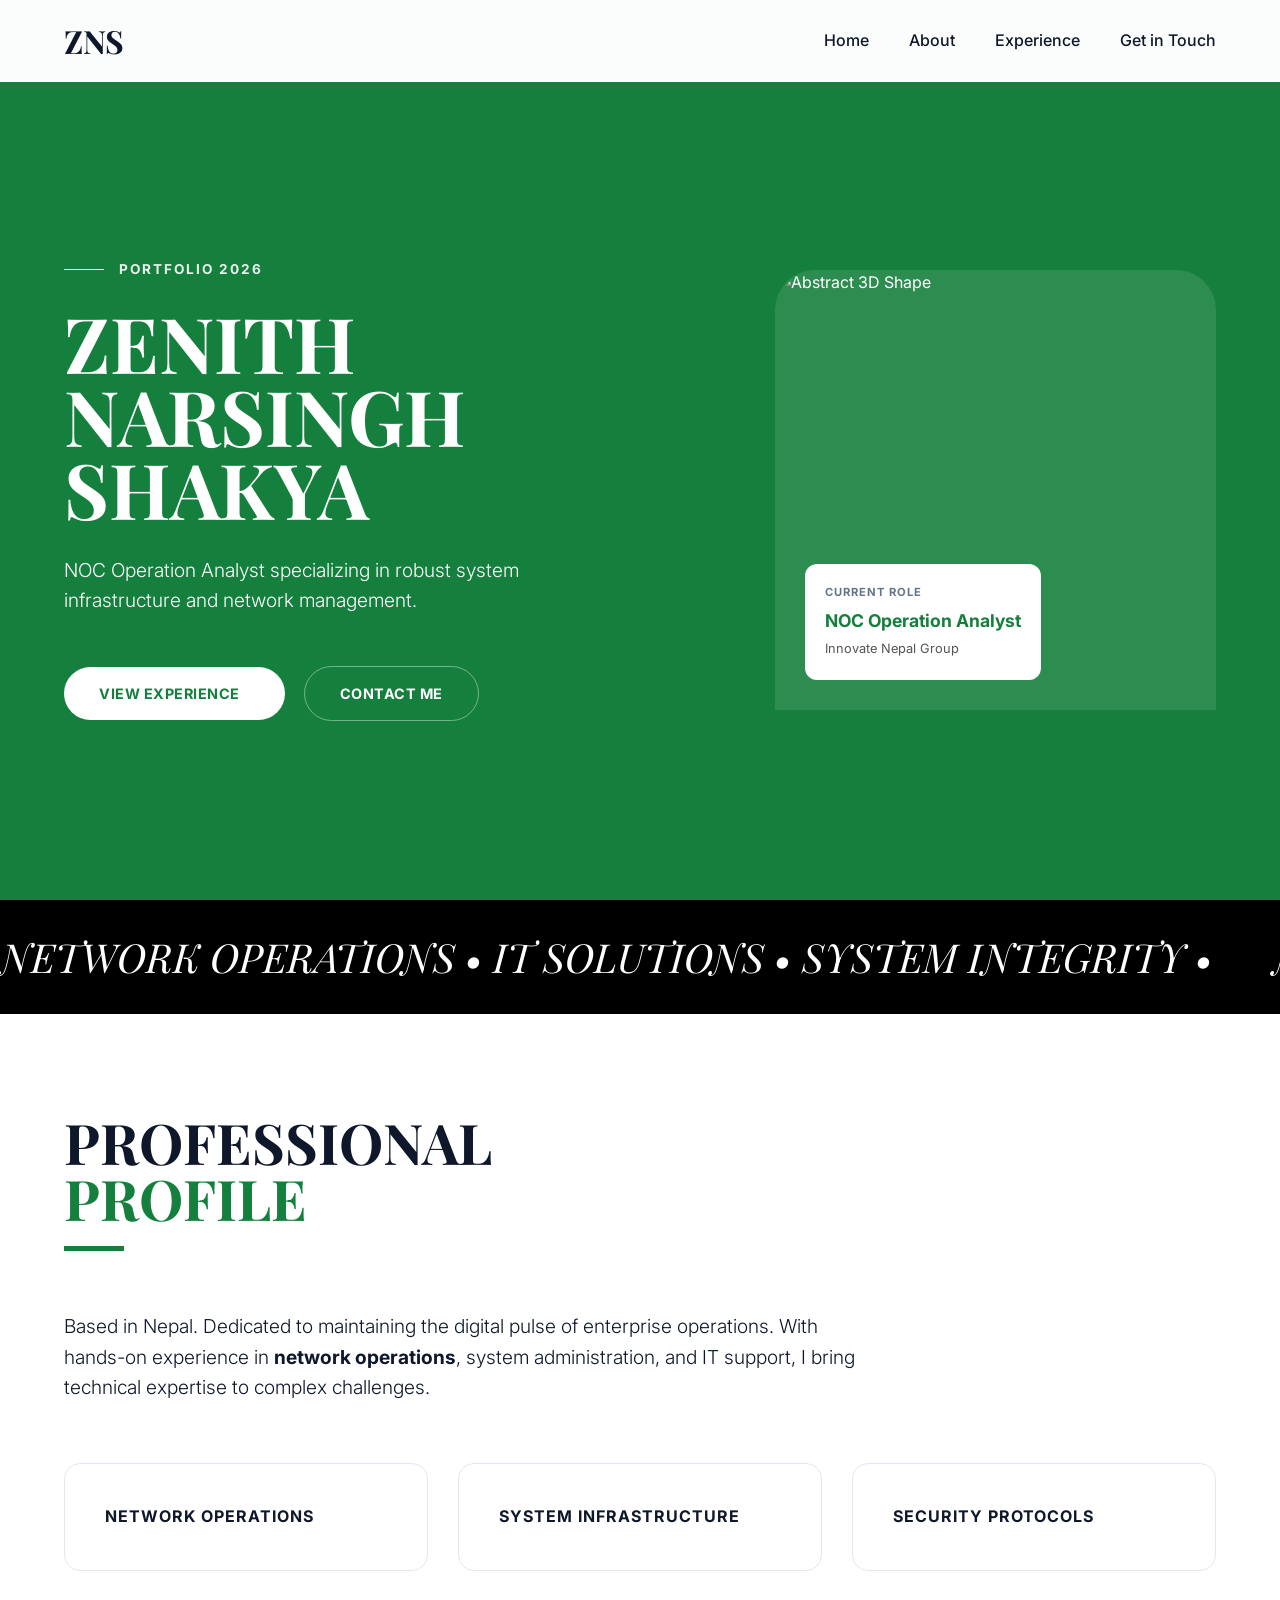
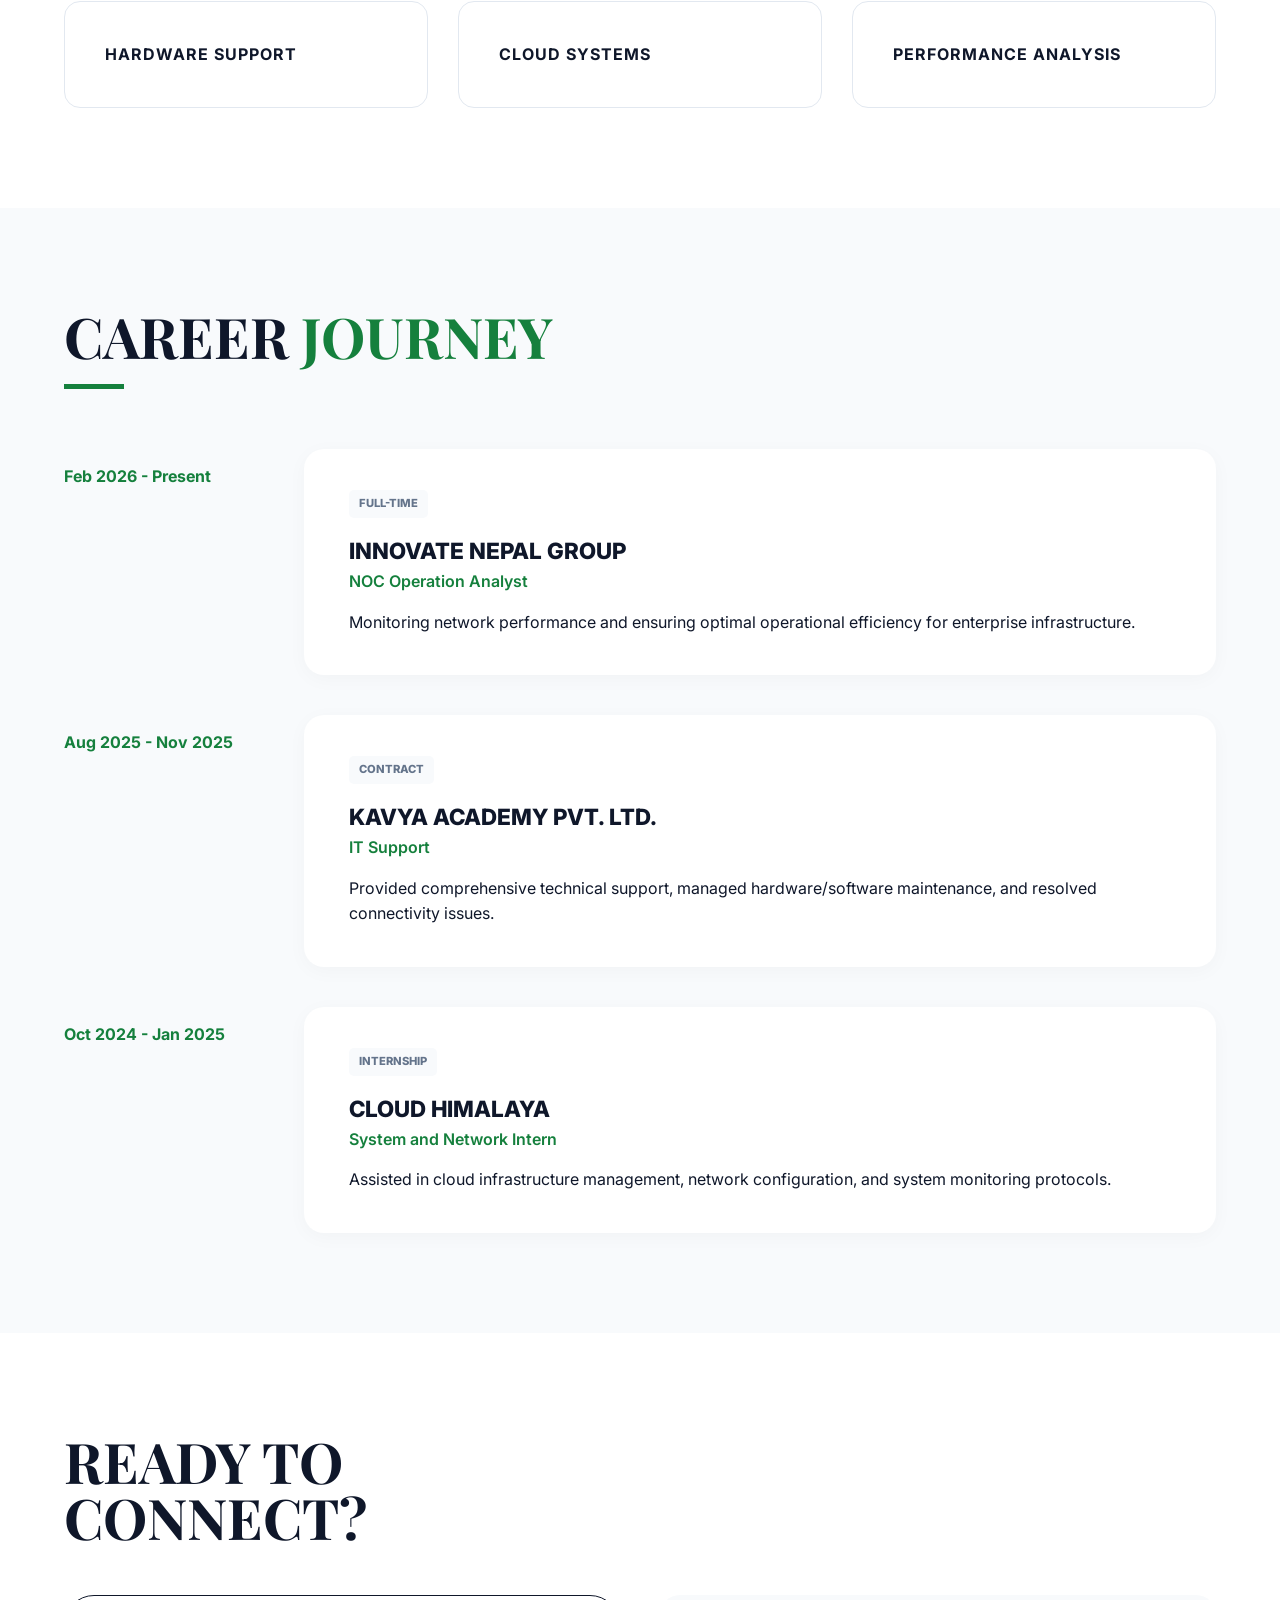
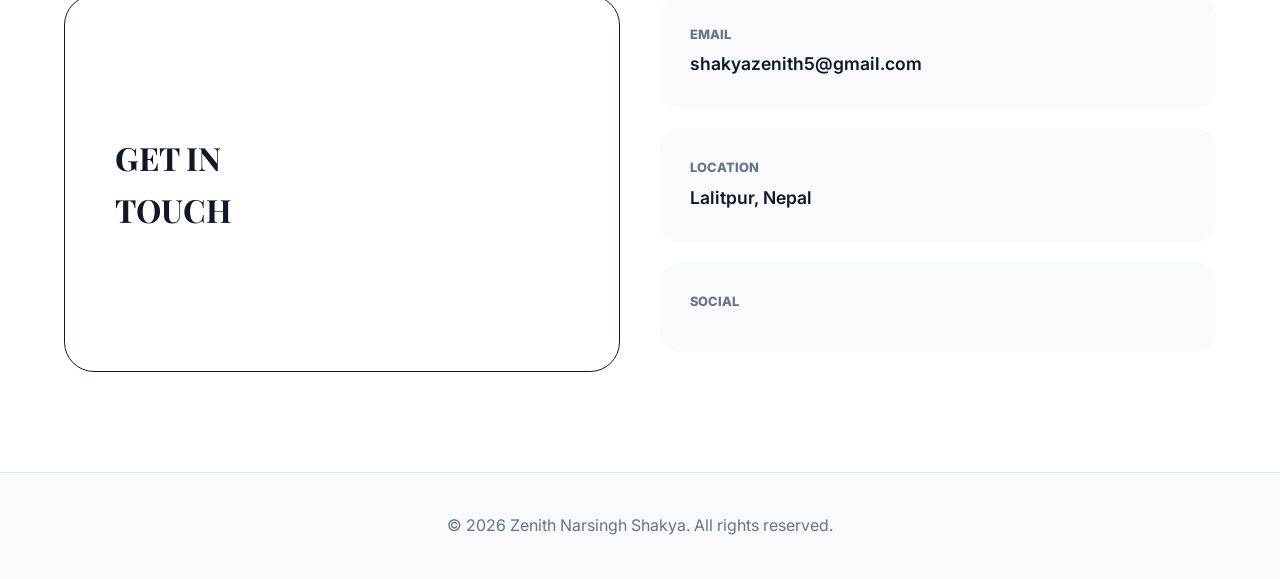
==== index.html @ d2d4d7c4 "Add files via upload" ====
<!DOCTYPE html>
<html lang="en">
<head>
    <meta charset="UTF-8">
    <meta name="viewport" content="width=device-width, initial-scale=1.0">
    <title>Zenith Narsingh Shakya | Portfolio</title>
    <link rel="stylesheet" href="style.css">
    
    <link rel="preconnect" href="https://fonts.googleapis.com">
    <link rel="preconnect" href="https://fonts.gstatic.com" crossorigin>
    <link href="https://fonts.googleapis.com/css2?family=Inter:wght@300;400;500;700;800&family=Playfair+Display:ital,wght@0,400;0,700;1,400&display=swap" rel="stylesheet">
    
    <script src="https://unpkg.com/lucide@latest"></script>
</head>
<body>

    <header>
        <div class="container">
            <nav>
                <div class="logo">ZNS</div>
                <ul class="nav-links">
                    <li><a href="#home">Home</a></li>
                    <li><a href="#about">About</a></li>
                    <li><a href="#experience">Experience</a></li>
                    <li><a href="#contact">Get in Touch</a></li>
                </ul>
            </nav>
        </div>
    </header>

    <main>
        <section id="home" class="hero">
            <div class="container hero-grid">
                <div class="hero-content">
                    <div class="portfolio-tag">
                        <div class="line"></div> PORTFOLIO 2026
                    </div>
                    <h1>ZENITH<br>NARSINGH<br>SHAKYA</h1>
                    <p class="hero-desc">
                        NOC Operation Analyst specializing in robust system infrastructure and network management.
                    </p>
                    <div class="hero-btns">
                        <a href="#experience" class="btn btn-white">VIEW EXPERIENCE <i data-lucide="arrow-right"></i></a>
                        <a href="#contact" class="btn btn-outline">CONTACT ME</a>
                    </div>
                </div>

                <div class="hero-visual">
                    <img src="https://static.wixstatic.com/media/d49db8_aae0efd19ed24c5e8fe26391105d09f8~mv2.png" alt="Abstract 3D Shape">
                    <div class="hero-badge">
                        <small>CURRENT ROLE</small>
                        <strong>NOC Operation Analyst</strong>
                        <span style="font-size: 0.8rem; color: #555;">Innovate Nepal Group</span>
                    </div>
                </div>
            </div>
        </section>

        <div class="marquee-wrapper">
            <div class="marquee-content">
                <div class="marquee-item">NETWORK OPERATIONS &bull; IT SOLUTIONS &bull; SYSTEM INTEGRITY &bull; </div>
                <div class="marquee-item">NETWORK OPERATIONS &bull; IT SOLUTIONS &bull; SYSTEM INTEGRITY &bull; </div>
                <div class="marquee-item">NETWORK OPERATIONS &bull; IT SOLUTIONS &bull; SYSTEM INTEGRITY &bull; </div>
            </div>
        </div>

        <section id="about" class="section">
            <div class="container">
                <div class="section-header">
                    <h2 class="section-title">PROFESSIONAL<br><span class="text-green">PROFILE</span></h2>
                    <div class="green-bar"></div>
                </div>

                <p class="hero-desc" style="color: var(--dark); max-width: 800px; margin-bottom: 60px;">
                    Based in Nepal. Dedicated to maintaining the digital pulse of enterprise operations. With hands-on experience in <strong>network operations</strong>, system administration, and IT support, I bring technical expertise to complex challenges.
                </p>

                <div class="grid-3">
                    <div class="feature-box">
                        <i data-lucide="network"></i>
                        <h3>NETWORK OPERATIONS</h3>
                    </div>
                    <div class="feature-box">
                        <i data-lucide="server"></i>
                        <h3>SYSTEM INFRASTRUCTURE</h3>
                    </div>
                    <div class="feature-box">
                        <i data-lucide="shield-check"></i>
                        <h3>SECURITY PROTOCOLS</h3>
                    </div>
                    <div class="feature-box">
                        <i data-lucide="cpu"></i>
                        <h3>HARDWARE SUPPORT</h3>
                    </div>
                    <div class="feature-box">
                        <i data-lucide="globe"></i>
                        <h3>CLOUD SYSTEMS</h3>
                    </div>
                    <div class="feature-box">
                        <i data-lucide="activity"></i>
                        <h3>PERFORMANCE ANALYSIS</h3>
                    </div>
                </div>
            </div>
        </section>

        <section id="experience" class="section bg-light">
            <div class="container">
                <div class="section-header">
                    <h2 class="section-title">CAREER <span class="text-green">JOURNEY</span></h2>
                    <div class="green-bar"></div>
                </div>

                <div class="timeline">
                    <div class="timeline-row">
                        <div class="date">Feb 2026 - Present</div>
                        <div class="card">
                            <span class="tag">FULL-TIME</span>
                            <h3>INNOVATE NEPAL GROUP</h3>
                            <h4>NOC Operation Analyst</h4>
                            <p>Monitoring network performance and ensuring optimal operational efficiency for enterprise infrastructure.</p>
                        </div>
                    </div>

                    <div class="timeline-row">
                        <div class="date">Aug 2025 - Nov 2025</div>
                        <div class="card">
                            <span class="tag">CONTRACT</span>
                            <h3>KAVYA ACADEMY PVT. LTD.</h3>
                            <h4>IT Support</h4>
                            <p>Provided comprehensive technical support, managed hardware/software maintenance, and resolved connectivity issues.</p>
                        </div>
                    </div>

                    <div class="timeline-row">
                        <div class="date">Oct 2024 - Jan 2025</div>
                        <div class="card">
                            <span class="tag">INTERNSHIP</span>
                            <h3>CLOUD HIMALAYA</h3>
                            <h4>System and Network Intern</h4>
                            <p>Assisted in cloud infrastructure management, network configuration, and system monitoring protocols.</p>
                        </div>
                    </div>
                </div>
            </div>
        </section>

        <section id="contact" class="section">
            <div class="container">
                <h2 class="section-title">READY TO<br>CONNECT?</h2>
                
                <div class="contact-grid" style="margin-top: 50px;">
                    <a href="mailto:zenith@example.com" class="cta-big">
                        <span>GET IN<br>TOUCH</span>
                        <i data-lucide="arrow-right" style="width: 50px; height: 50px;"></i>
                    </a>

                    <div>
                        <div class="info-item">
                            <p class="label">EMAIL</p>
                            <p class="value">shakyazenith5@gmail.com</p>
                        </div>
                        <div class="info-item">
                            <p class="label">LOCATION</p>
                            <p class="value">Lalitpur, Nepal</p>
                        </div>
                        <div class="info-item">
                            <p class="label">SOCIAL</p>
                            <div style="display: flex; gap: 15px; margin-top: 10px;">
                                <a href="https://www.linkedin.com/in/zenith-shakya/" target="_blank" style="color: inherit;">
                                    <i data-lucide="linkedin"></i>
                                </a>
        
                                <a href="https://github.com/Dragzon" target="_blank" style="color: inherit;">
                                    <i data-lucide="github"></i>
                                </a>
                            </div>
                        </div>
                    </div>
                </div>
            </div>
        </section>
    </main>

    <footer style="background: var(--light-bg); padding: 40px 0; text-align: center; border-top: 1px solid var(--border);">
        <p style="color: #64748b;">© 2026 Zenith Narsingh Shakya. All rights reserved.</p>
    </footer>

    <script src="script.js"></script>
</body>
</html>
---- style.css ----
/* --- GLOBAL VARIABLES & RESET --- */
:root {
    --primary-green: #15803d; /* The specific Wix green */
    --dark: #0f172a;
    --light-bg: #f8fafc;
    --white: #ffffff;
    --border: #e2e8f0;
}

* {
    margin: 0;
    padding: 0;
    box-sizing: border-box;
}

html {
    scroll-behavior: smooth;
}

body {
    font-family: 'Inter', sans-serif; /* Body text */
    color: var(--dark);
    background-color: var(--white);
    line-height: 1.6;
}

h1, h2, h3, .logo {
    font-family: 'Playfair Display', serif; /* Matching the video's headings */
}

a { text-decoration: none; color: inherit; }

/* --- LAYOUT CONTAINER (Fixes spacing issues) --- */
.container {
    width: 90%;
    max-width: 1300px; /* Prevents stretching on big screens */
    margin: 0 auto;
}

/* --- STICKY HEADER --- */
header {
    position: fixed;
    top: 0;
    left: 0;
    width: 100%;
    background: rgba(255, 255, 255, 0.98);
    z-index: 1000;
    padding: 15px 0;
    border-bottom: 1px solid transparent;
    transition: 0.3s;
}

header.scrolled {
    box-shadow: 0 4px 20px rgba(0,0,0,0.05);
    border-color: var(--border);
    padding: 10px 0;
}

nav {
    display: flex;
    justify-content: space-between;
    align-items: center;
}

.logo {
    font-size: 2rem;
    font-weight: 700;
    letter-spacing: -0.5px;
    color: var(--dark);
}

.nav-links {
    display: flex;
    gap: 40px;
    list-style: none;
}

.nav-links a {
    font-family: 'Inter', sans-serif;
    font-weight: 500;
    font-size: 1rem;
    color: var(--dark);
    transition: color 0.3s;
}

.nav-links a:hover, .nav-links a.active {
    color: var(--primary-green);
}

/* --- HERO SECTION (Home Page) --- */
.hero {
    background-color: var(--primary-green);
    color: var(--white);
    min-height: 100vh;
    display: flex;
    align-items: center;
    padding-top: 80px;
}

.hero-grid {
    display: grid;
    grid-template-columns: 1.2fr 0.8fr;
    gap: 50px;
    align-items: center;
}

.portfolio-tag {
    display: flex;
    align-items: center;
    gap: 15px;
    font-family: 'Inter', sans-serif;
    font-size: 0.85rem;
    letter-spacing: 2px;
    font-weight: 700;
    margin-bottom: 25px;
    opacity: 0.9;
}

.line { width: 40px; height: 1px; background: var(--white); }

.hero h1 {
    font-size: clamp(3.5rem, 6vw, 5.5rem);
    line-height: 0.95;
    margin-bottom: 30px;
}

.hero-desc {
    font-family: 'Inter', sans-serif;
    font-size: 1.2rem;
    max-width: 500px;
    margin-bottom: 50px;
    font-weight: 300;
}

/* Buttons */
.btn {
    padding: 15px 35px;
    border-radius: 50px;
    font-family: 'Inter', sans-serif;
    font-weight: 700;
    font-size: 0.9rem;
    letter-spacing: 0.5px;
    display: inline-flex;
    align-items: center;
    gap: 10px;
    transition: transform 0.2s;
}

.btn:hover { transform: translateY(-3px); }

.btn-white { background: var(--white); color: var(--primary-green); }
.btn-outline { border: 1px solid rgba(255,255,255,0.4); color: var(--white); margin-left: 15px; }

/* Hero Image Placeholder */
.hero-visual {
    width: 100%;
    aspect-ratio: 1;
    background: rgba(255,255,255,0.1);
    border-radius: 40px 40px 0 0;
    position: relative;
    overflow: hidden;
}

.hero-visual img { width: 100%; height: 100%; object-fit: cover; }

/* Current Role Badge on Image */
.hero-badge {
    position: absolute;
    bottom: 30px;
    left: 30px;
    background: var(--white);
    color: var(--dark);
    padding: 20px;
    border-radius: 12px;
    font-family: 'Inter', sans-serif;
}
.hero-badge small { display: block; font-size: 0.7rem; color: #64748b; font-weight: 700; letter-spacing: 1px; margin-bottom: 5px; }
.hero-badge strong { display: block; font-size: 1.1rem; color: var(--primary-green); }

/* --- MARQUEE --- */
.marquee-wrapper {
    background: #000;
    color: var(--white);
    padding: 25px 0;
    overflow: hidden;
}

.marquee-content {
    display: flex;
    width: max-content;
    animation: scroll 25s linear infinite;
}

.marquee-item {
    font-family: 'Playfair Display', serif;
    font-size: 2.5rem;
    font-style: italic;
    margin-right: 60px;
    white-space: nowrap;
}

@keyframes scroll { 0% { transform: translateX(0); } 100% { transform: translateX(-50%); } }

/* --- SECTIONS (About, Experience, Contact) --- */
.section { padding: 100px 0; }
.bg-light { background-color: var(--light-bg); }

.section-header { margin-bottom: 60px; }
.section-title { font-size: 3.5rem; line-height: 1; margin-bottom: 20px; }
.text-green { color: var(--primary-green); }
.green-bar { width: 60px; height: 5px; background: var(--primary-green); margin-bottom: 30px; }

/* Expertise Grid (About Page) */
.grid-3 {
    display: grid;
    grid-template-columns: repeat(auto-fit, minmax(350px, 1fr));
    gap: 30px;
}

.feature-box {
    background: var(--white);
    border: 1px solid var(--border);
    padding: 40px;
    border-radius: 16px;
    transition: all 0.3s ease;
}

.feature-box i { width: 40px; height: 40px; color: var(--primary-green); margin-bottom: 20px; }
.feature-box h3 { font-family: 'Inter', sans-serif; font-size: 1rem; letter-spacing: 1px; font-weight: 700; }

/* HOVER EFFECT */
.feature-box:hover {
    border-color: var(--primary-green);
    background: #f0fdf4;
    transform: translateY(-5px);
}

/* Timeline (Experience Page) */
.timeline { display: flex; flex-direction: column; gap: 40px; }
.timeline-row { display: grid; grid-template-columns: 200px 1fr; gap: 40px; }
.date { font-weight: 700; color: var(--primary-green); padding-top: 15px; }

.card {
    background: var(--white);
    padding: 40px;
    border-radius: 20px;
    box-shadow: 0 4px 20px rgba(0,0,0,0.03);
    border-left: 5px solid transparent;
    transition: 0.3s;
}

/* Timeline Card Hover */
.card:hover {
    border-left-color: var(--primary-green);
    transform: translateX(10px);
}

.tag {
    background: var(--light-bg);
    padding: 5px 10px;
    border-radius: 5px;
    font-size: 0.7rem;
    font-weight: 800;
    color: #64748b;
    text-transform: uppercase;
    display: inline-block;
    margin-bottom: 15px;
}

.card h3 { font-family: 'Inter', sans-serif; font-weight: 800; font-size: 1.4rem; }
.card h4 { font-family: 'Inter', sans-serif; color: var(--primary-green); margin-bottom: 15px; font-weight: 600; }

/* Contact Page */
.contact-grid { display: grid; grid-template-columns: 1fr 1fr; gap: 40px; }
.cta-big {
    background: var(--white); border: 1px solid var(--dark); padding: 50px; border-radius: 30px;
    display: flex; justify-content: space-between; align-items: center;
    font-size: 2rem; font-family: 'Playfair Display', serif; font-weight: 700;
    transition: 0.3s;
}
.cta-big:hover { background: var(--dark); color: var(--white); }

.info-item { background: var(--light-bg); padding: 30px; border-radius: 20px; margin-bottom: 20px; }
.label { font-size: 0.8rem; font-weight: 800; color: #64748b; margin-bottom: 5px; }
.value { font-weight: 600; font-size: 1.1rem; }

/* Responsive */
@media (max-width: 900px) {
    .hero-grid, .timeline-row, .contact-grid { grid-template-columns: 1fr; }
    .hero { padding-top: 120px; padding-bottom: 60px; }
    .hero h1 { font-size: 3rem; }
}
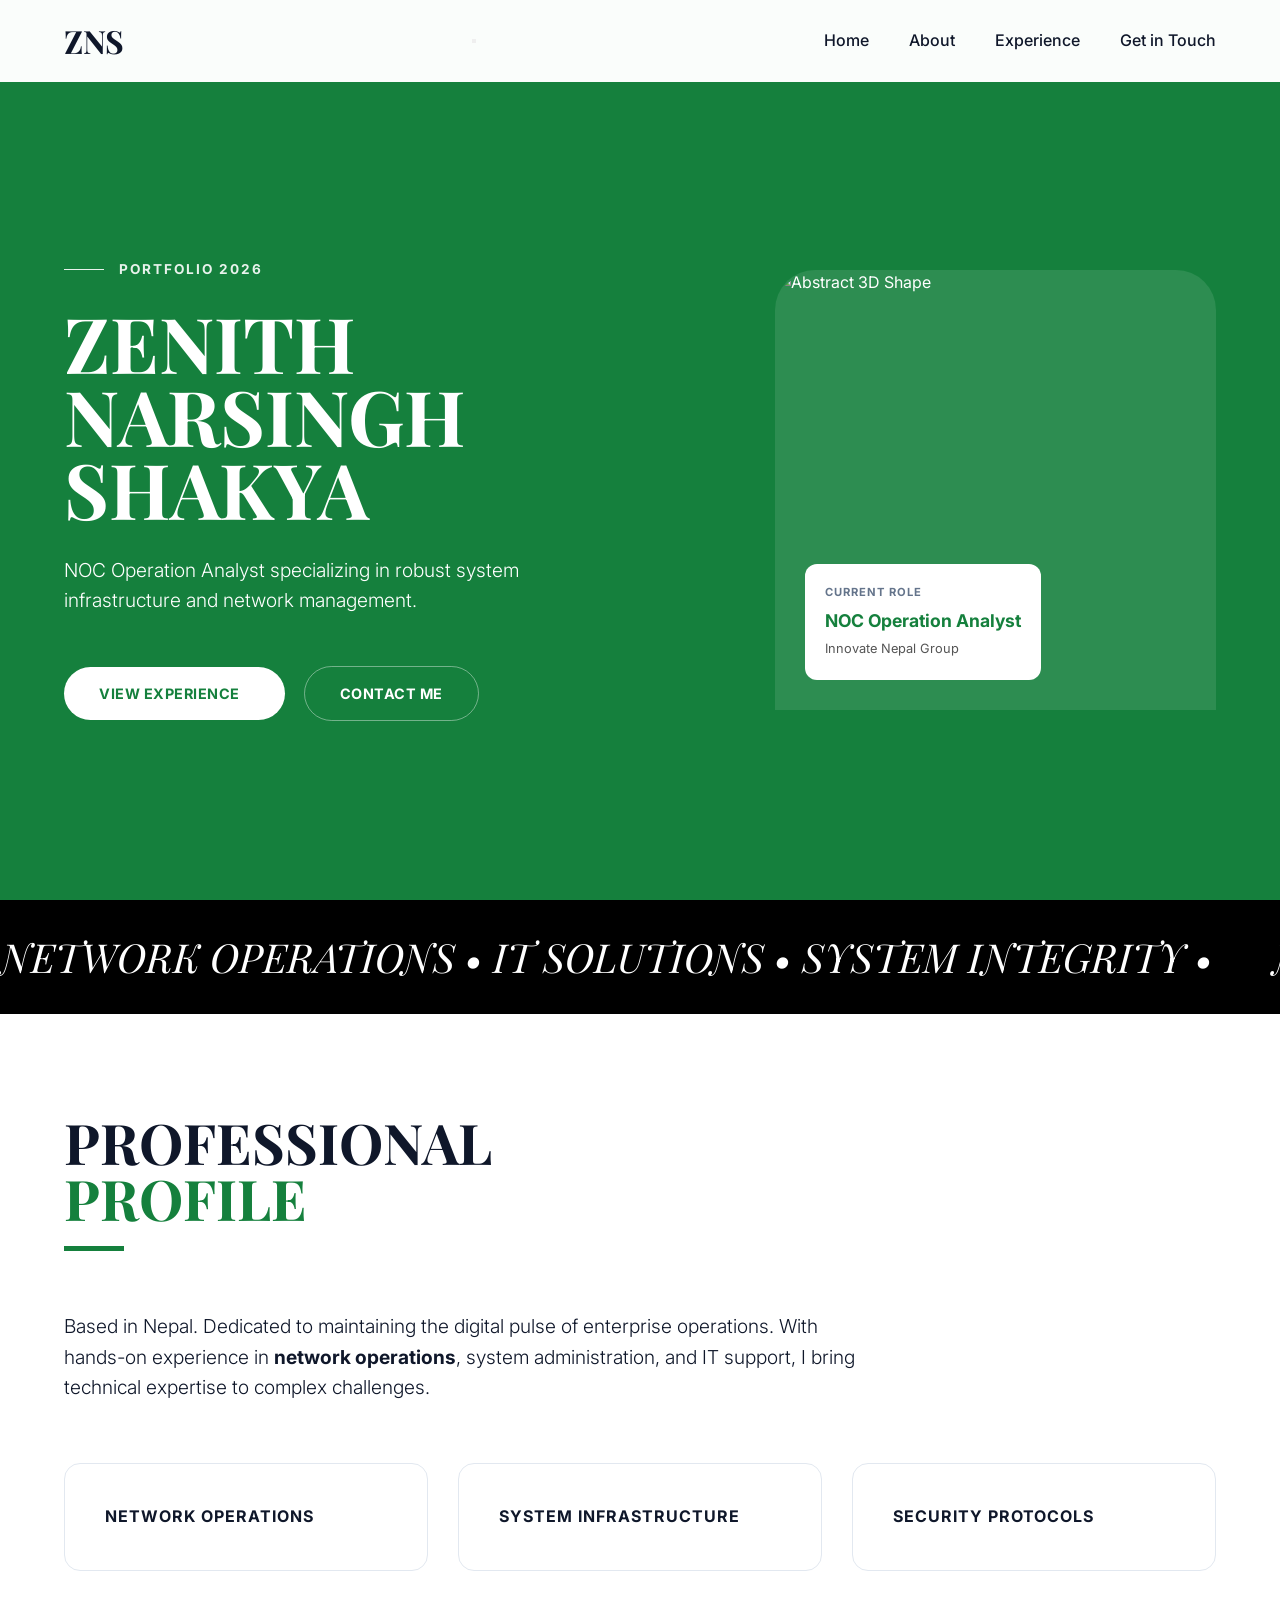
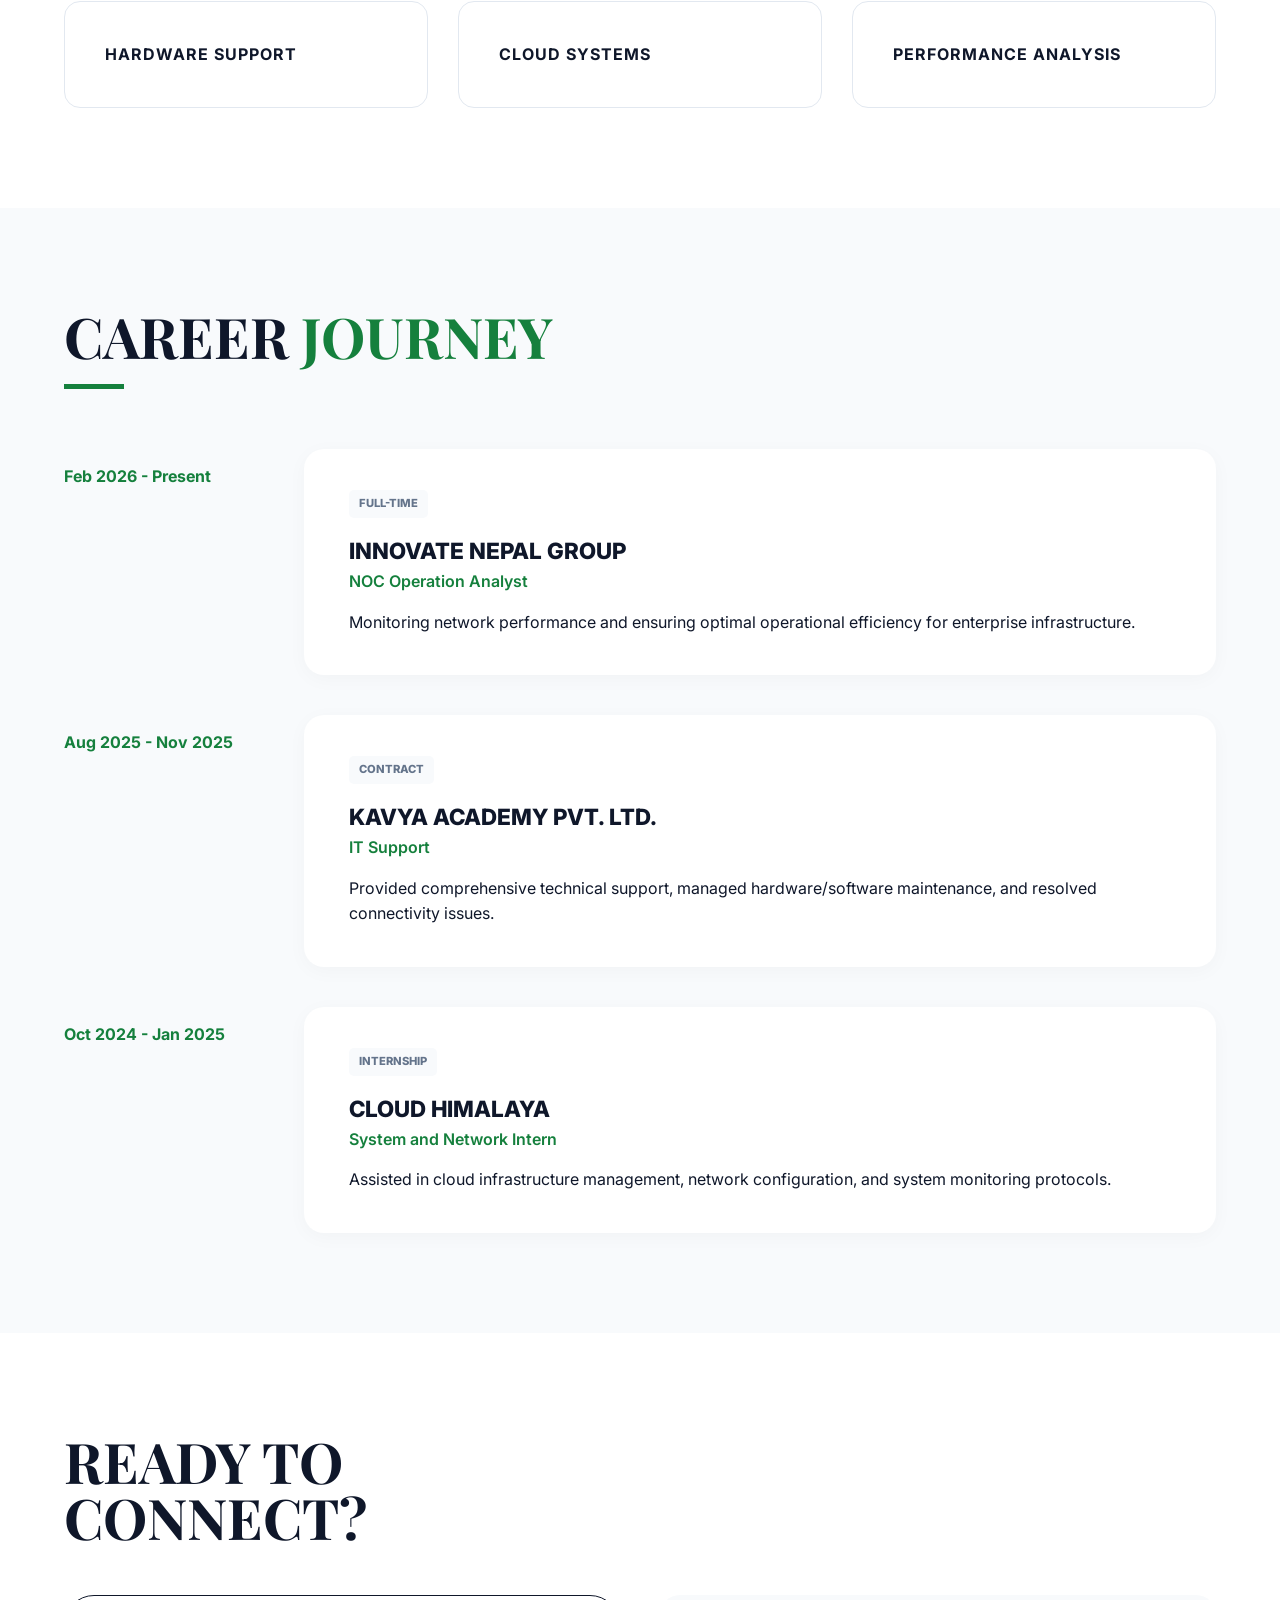
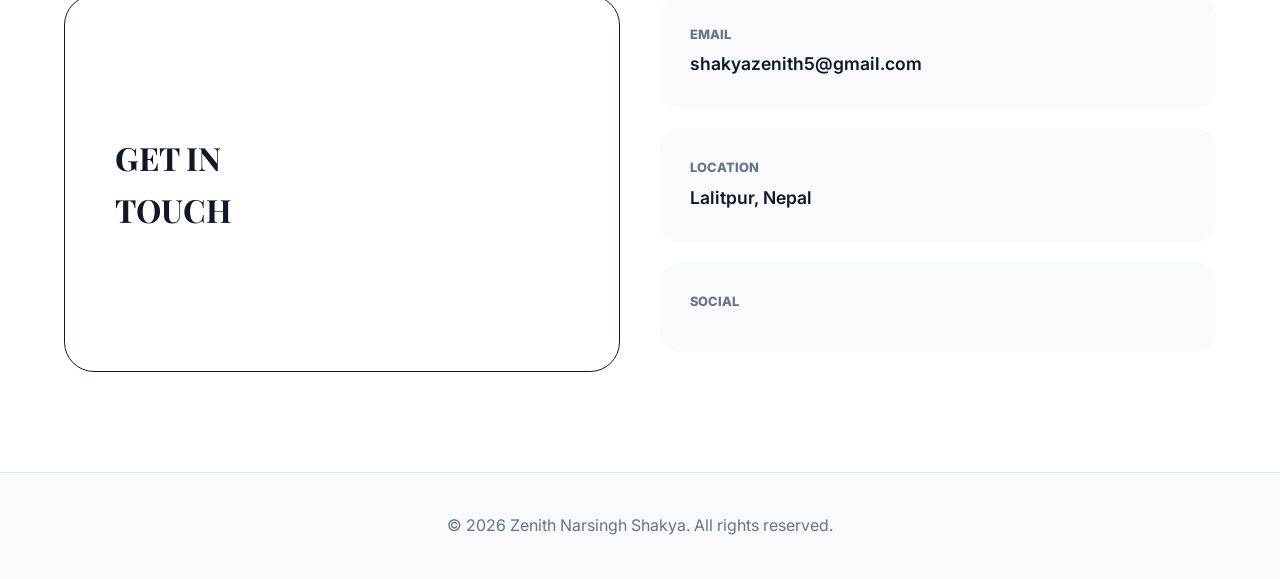
==== commit 4e883e7a: "Add files via upload" ====
--- a/index.html
+++ b/index.html
@@ -18,7 +18,12 @@
         <div class="container">
             <nav>
                 <div class="logo">ZNS</div>
-                <ul class="nav-links">
+                <button id="hamburger-btn" class="hamburger">
+                    <span class="bar"></span>
+                    <span class="bar"></span>
+                    <span class="bar"></span>
+                </button>
+                <ul class="nav-links" id="nav-menu">
                     <li><a href="#home">Home</a></li>
                     <li><a href="#about">About</a></li>
                     <li><a href="#experience">Experience</a></li>
--- a/style.css
+++ b/style.css
@@ -289,4 +289,77 @@
     .hero-grid, .timeline-row, .contact-grid { grid-template-columns: 1fr; }
     .hero { padding-top: 120px; padding-bottom: 60px; }
     .hero h1 { font-size: 3rem; }
+}
+
+/* ========================================= */
+/* MOBILE RESPONSIVENESS FIXES (Screens under 768px) */
+/* ========================================= */
+
+html, body {
+    overflow-x: hidden;
+    width: 100%;
+    margin: 0;
+    padding: 0;
+}
+
+* {
+    box-sizing: border-box;
+}
+
+@media (max-width: 768px) {
+    /* 1. Header Layout */
+    header .container nav {
+        display: flex;
+        justify-content: space-between;
+        align-items: center;
+        width: 100%;
+    }
+
+    /* 2. Show Hamburger Icon ONLY on phones */
+    .hamburger { display: flex; }
+    
+    /* 3. Hide & Style the Dropdown Menu */
+    .nav-links {
+        display: none; /* Hidden until clicked */
+        flex-direction: column;
+        position: absolute;
+        top: 70px; /* Sits right under the header */
+        left: 0;
+        width: 100%;
+        background-color: var(--white);
+        box-shadow: 0 10px 15px rgba(0,0,0,0.1);
+        padding: 30px 0;
+        gap: 25px;
+        text-align: center;
+        z-index: 999;
+    }
+
+    /* JS adds this class to make the menu visible */
+    .nav-links.active { display: flex !important; }
+
+    .nav-links a {
+        font-size: 1.2rem;
+        font-weight: 700;
+    }
+
+    /* 4. Animate hamburger into an 'X' */
+    .hamburger.active .bar:nth-child(1) { transform: translateY(9px) rotate(45deg); }
+    .hamburger.active .bar:nth-child(2) { opacity: 0; }
+    .hamburger.active .bar:nth-child(3) { transform: translateY(-9px) rotate(-45deg); }
+
+    /* 5. FIX THE CUT-OFF TEXT & OVERLAPS */
+    .hero { padding-top: 120px; padding-left: 20px; padding-right: 20px; }
+    .section { padding-left: 20px; padding-right: 20px; }
+    .container { width: 100% !important; padding: 0 !important; }
+    
+    /* This fixes the giant headers falling off the screen! */
+    h1 { font-size: 2.5rem !important; word-wrap: break-word; line-height: 1.1; margin-bottom: 20px; }
+    .section-title { font-size: 2.2rem !important; word-wrap: break-word; text-align: left; }
+
+    /* 6. Layout fixes for mobile grids */
+    .hero-grid { grid-template-columns: 1fr; text-align: center; }
+    .hero-btns { display: flex; flex-direction: column; gap: 15px; }
+    .btn-outline { margin-left: 0; }
+    .contact-grid, .grid-3 { display: flex; flex-direction: column; gap: 20px; }
+    .cta-big { max-width: 100%; font-size: 1.5rem; }
 }
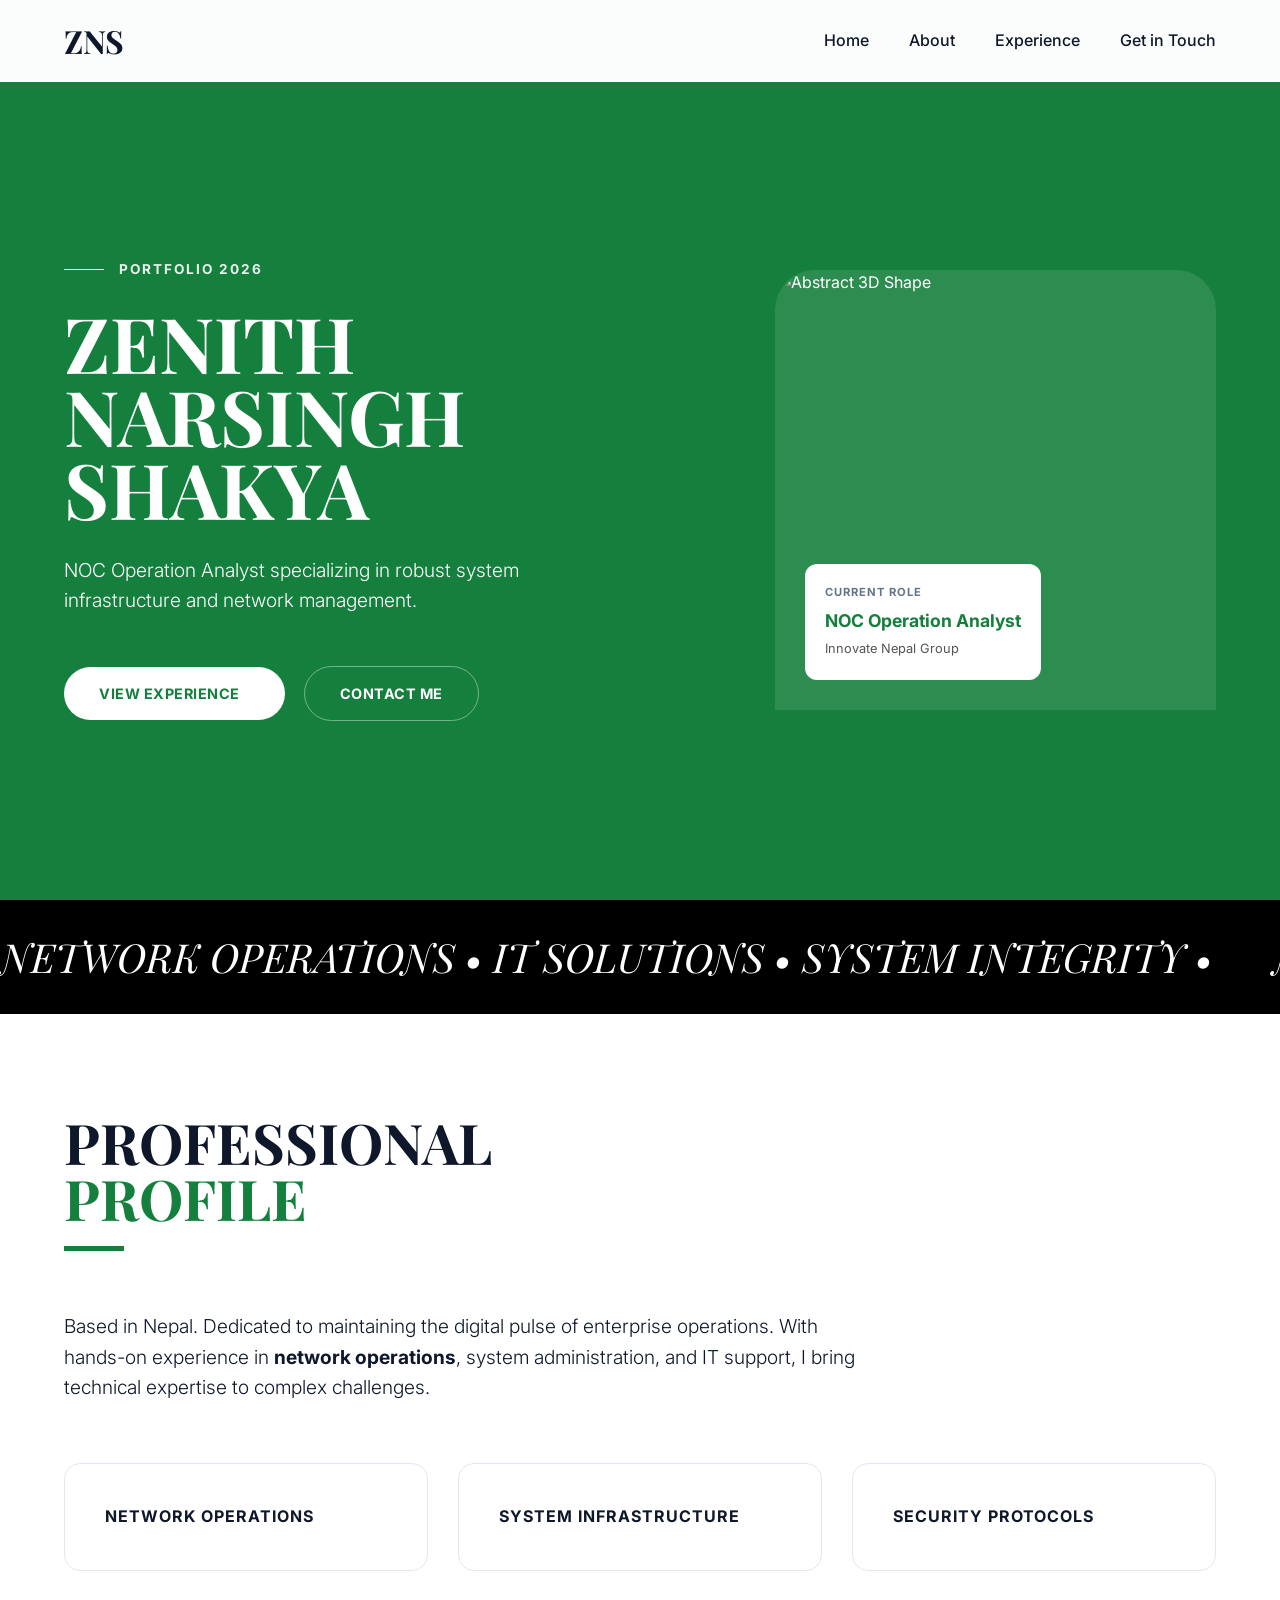
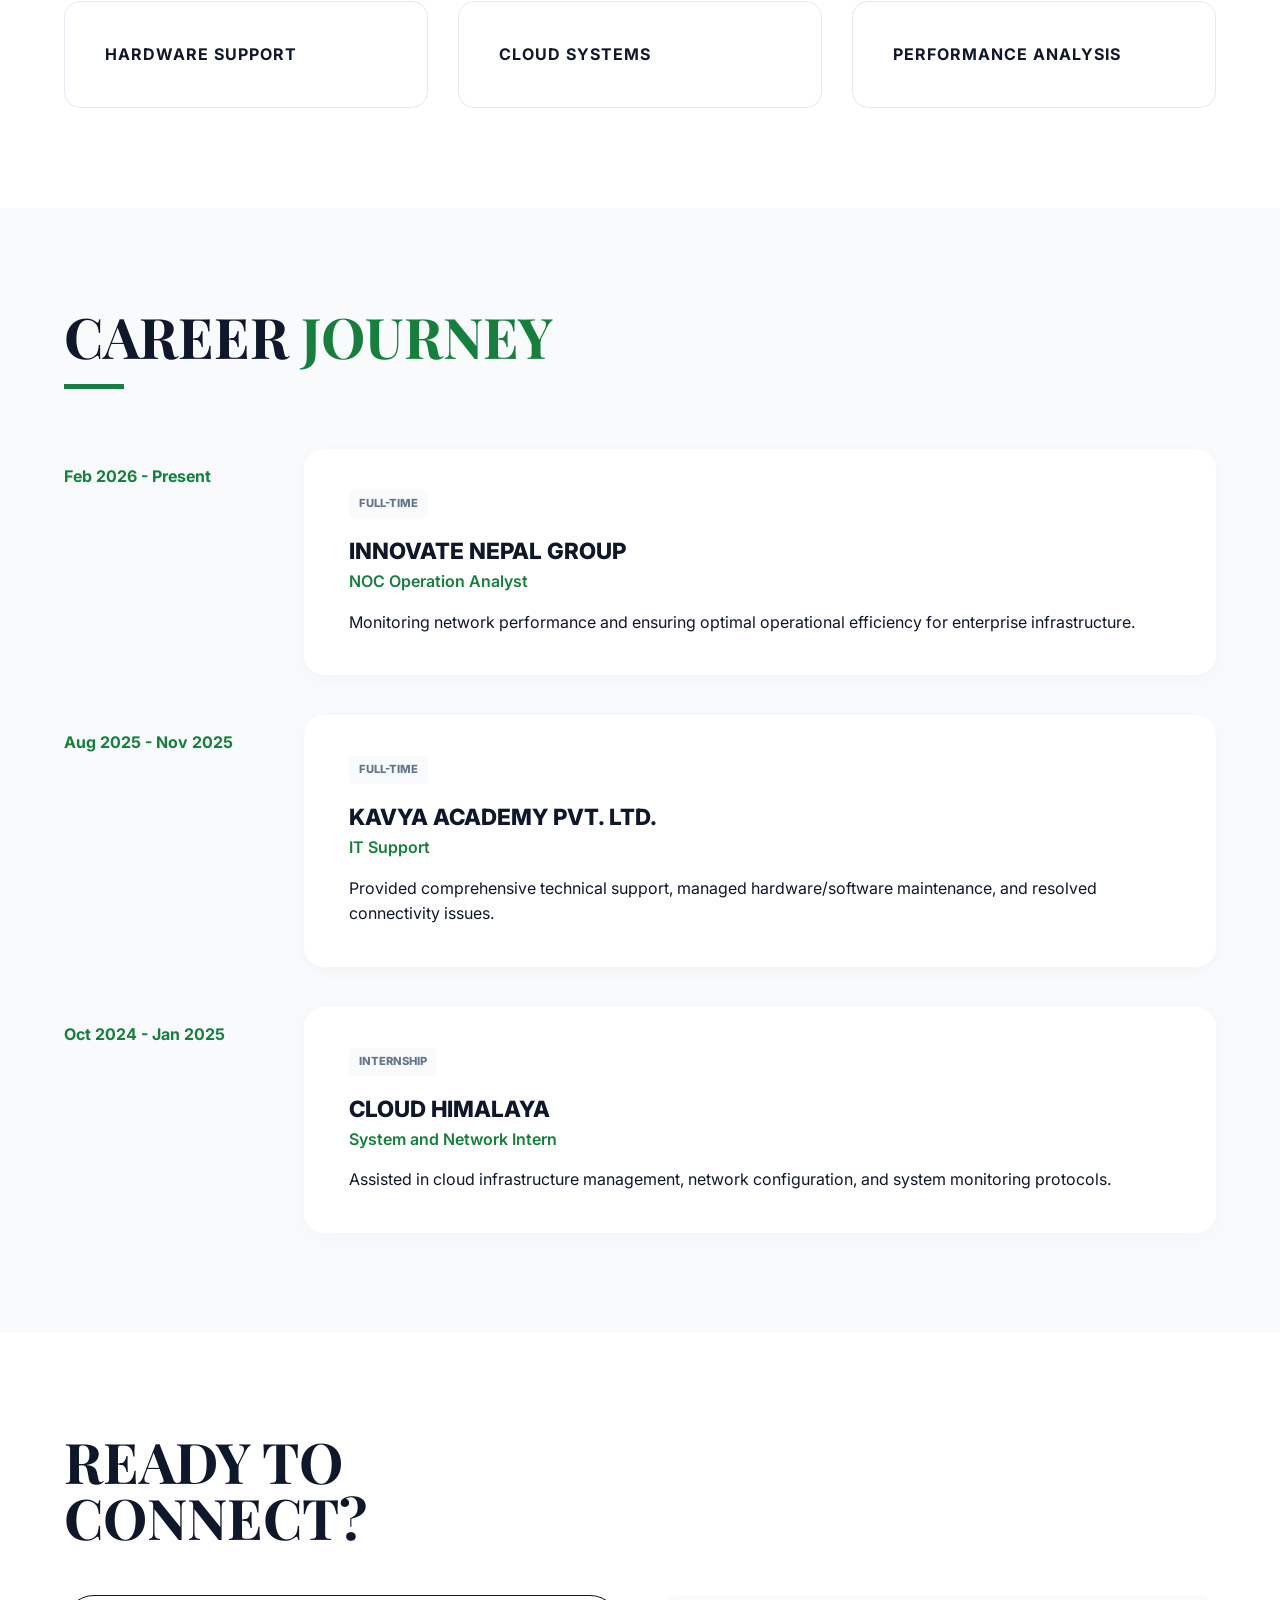
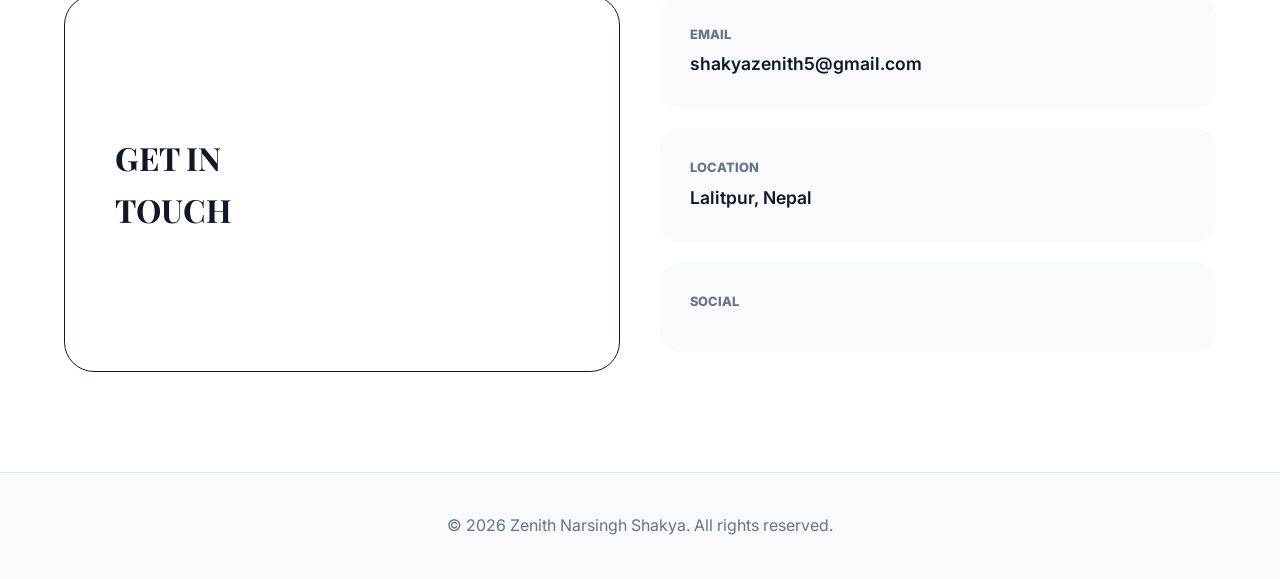
==== commit fd564e08: "Update index.html" ====
--- a/index.html
+++ b/index.html
@@ -130,7 +130,7 @@
                     <div class="timeline-row">
                         <div class="date">Aug 2025 - Nov 2025</div>
                         <div class="card">
-                            <span class="tag">CONTRACT</span>
+                            <span class="tag">FULL-TIME</span>
                             <h3>KAVYA ACADEMY PVT. LTD.</h3>
                             <h4>IT Support</h4>
                             <p>Provided comprehensive technical support, managed hardware/software maintenance, and resolved connectivity issues.</p>
@@ -193,4 +193,5 @@
 
     <script src="script.js"></script>
 </body>
-</html>+
+</html>
--- a/style.css
+++ b/style.css
@@ -304,6 +304,30 @@
 
 * {
     box-sizing: border-box;
+}
+
+/* ========================================= */
+/* HAMBURGER MENU (HIDDEN ON DESKTOP)        */
+/* ========================================= */
+.hamburger {
+    display: none; /* THIS KEEPS IT INVISIBLE ON LAPTOPS */
+    flex-direction: column;
+    justify-content: space-between;
+    width: 30px;
+    height: 21px;
+    background: transparent;
+    border: none;
+    cursor: pointer;
+    padding: 0;
+    z-index: 1001;
+}
+
+.hamburger .bar {
+    height: 3px;
+    width: 100%;
+    background-color: var(--dark);
+    border-radius: 5px;
+    transition: all 0.3s ease;
 }
 
 @media (max-width: 768px) {
@@ -347,19 +371,55 @@
     .hamburger.active .bar:nth-child(2) { opacity: 0; }
     .hamburger.active .bar:nth-child(3) { transform: translateY(-9px) rotate(-45deg); }
 
-    /* 5. FIX THE CUT-OFF TEXT & OVERLAPS */
-    .hero { padding-top: 120px; padding-left: 20px; padding-right: 20px; }
-    .section { padding-left: 20px; padding-right: 20px; }
-    .container { width: 100% !important; padding: 0 !important; }
+    /* 5. Fix the Text Overlap (Push "ZENITH" safely down into the green) */
+    .hero, section {
+        padding-top: 100px !important; /* Adds a bumper so text doesn't hit the white header */
+        height: auto !important;
+        min-height: auto !important;
+        padding-left: 20px !important;
+        padding-right: 20px !important;
+    }
+
+    /* 6. Keep Name Sized for Mobile */
+    h1 {
+        font-size: 2rem !important;
+        word-wrap: break-word;
+        line-height: 1.2 !important;
+        margin-top: 0 !important;
+        margin-bottom: 20px;
+    }
+
+    h2 {
+        font-size: 1.8rem !important;
+    }
+
+    /* 7. Stack grids vertically */
+    .contact-grid, 
+    .about-grid, 
+    .project-grid {   
+        display: flex !important;
+        flex-direction: column !important;
+        gap: 30px !important;
+        width: 100%;
+    }
     
-    /* This fixes the giant headers falling off the screen! */
-    h1 { font-size: 2.5rem !important; word-wrap: break-word; line-height: 1.1; margin-bottom: 20px; }
-    .section-title { font-size: 2.2rem !important; word-wrap: break-word; text-align: left; }
-
-    /* 6. Layout fixes for mobile grids */
-    .hero-grid { grid-template-columns: 1fr; text-align: center; }
-    .hero-btns { display: flex; flex-direction: column; gap: 15px; }
-    .btn-outline { margin-left: 0; }
-    .contact-grid, .grid-3 { display: flex; flex-direction: column; gap: 20px; }
-    .cta-big { max-width: 100%; font-size: 1.5rem; }
+    /* 8. Ensure buttons and cards don't stretch off screen */
+    .cta-big, button, .info-item, .card {
+        max-width: 100%;
+        box-sizing: border-box;
+    }
+
+    /* 9. Fix Hero Buttons Spacing on Mobile */
+    .hero-btns {
+        display: flex !important;
+        flex-direction: column !important; /* Stacks them top-to-bottom */
+        gap: 20px !important; /* Adds the vertical space! */
+        align-items: center !important; /* Keeps them perfectly centered */
+    }
+
+    .hero-btns .btn {
+        margin: 0 !important; /* Removes the desktop horizontal spacing */
+        width: 80%; /* Makes them a nice uniform width on phones */
+        justify-content: center;
+    }
 }
